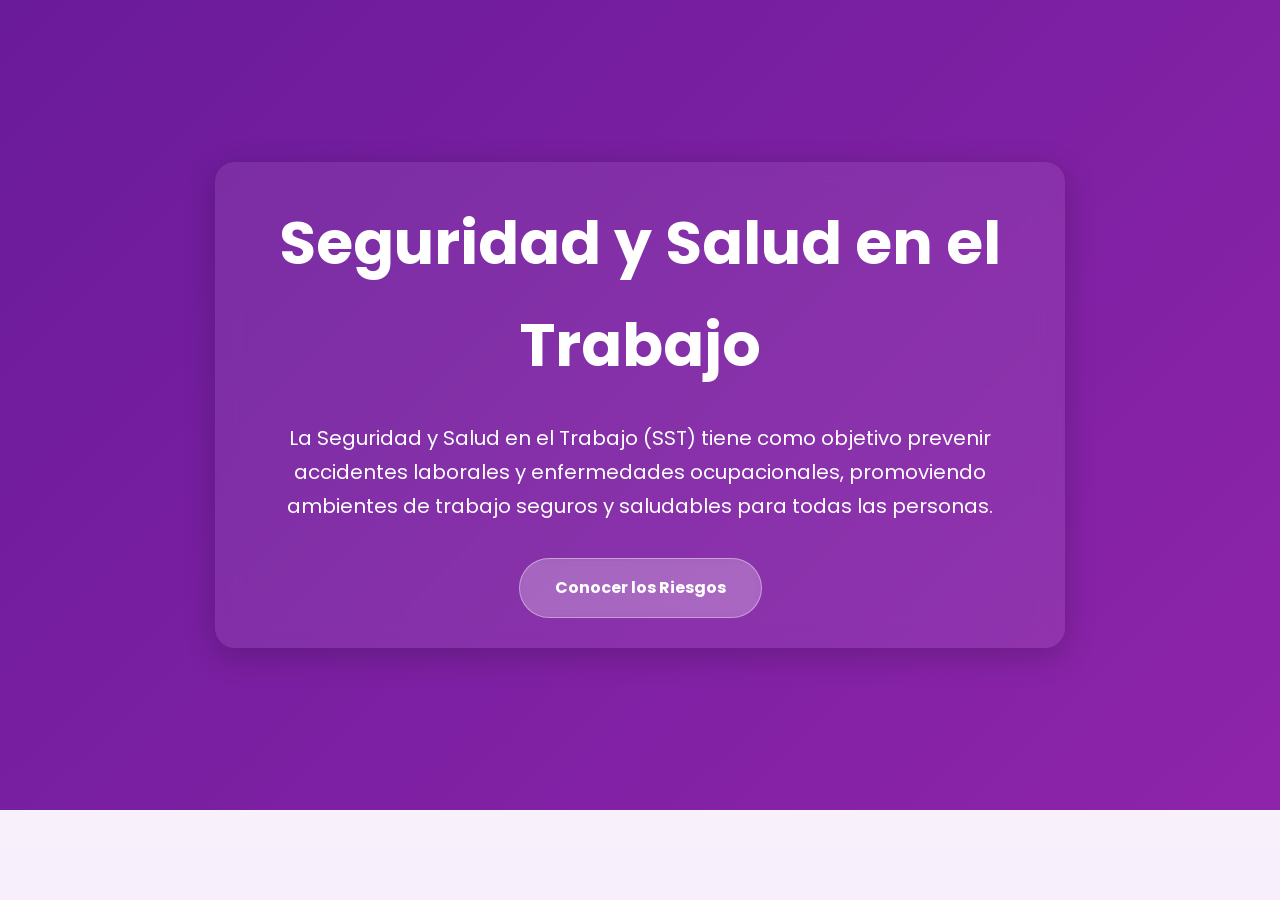
==== index.html @ 0418b440 "cambios" ====
<!DOCTYPE html>
<html lang="es">
<head>
<meta charset="UTF-8">
<meta name="viewport" content="width=device-width, initial-scale=1.0">
<title>Seguridad y Salud en el Trabajo</title>
<link rel="stylesheet" href="style.css">
<link rel="preconnect" href="https://fonts.googleapis.com">
<link href="https://fonts.googleapis.com/css2?family=Poppins:wght@300;400;600;700&display=swap" rel="stylesheet">
</head>
<body>
<section class="hero">
  <div class="hero-texto">
    <h1>Seguridad y Salud en el Trabajo</h1>
    <p>La Seguridad y Salud en el Trabajo (SST) tiene como objetivo prevenir accidentes laborales y enfermedades ocupacionales, promoviendo ambientes de trabajo seguros y saludables para todas las personas.</p>
    <a href="riesgos.html" class="btn">Conocer los Riesgos</a>
  </div>
</section>
</body>
</html>
---- style.css ----
/*====================================
    RESET GENERAL
====================================*/

* {
    margin: 0;
    padding: 0;
    box-sizing: border-box;
    font-family: 'Poppins', sans-serif;
}

html {
    scroll-behavior: smooth;
}

body {
    background: linear-gradient(180deg, #F8F1FC, #F3E5F5, #FFFFFF);
    color: #333;
    line-height: 1.7;
}

/*====================================
            HEADER
====================================*/

header {
    width: 100%;
    background: #6A1B9A;
    color: #fff;
    display: flex;
    justify-content: space-between;
    align-items: center;
    padding: 18px 8%;
    position: sticky;
    top: 0;
    z-index: 1000;
    box-shadow: 0 6px 20px rgba(106, 27, 154, .35);
}

.logo h2 {
    font-size: 32px;
    font-weight: 700;
}

/*====================================
             MENU
====================================*/

nav ul {
    display: flex;
    list-style: none;
    gap: 30px;
}

nav a {
    text-decoration: none;
    color: white;
    font-weight: 600;
    transition: .3s;
}

nav a:hover,
nav .activo {
    color: #E1BEE7;
}

/*====================================
             HERO
====================================*/

.hero {
    height: 90vh;
    display: flex;
    justify-content: center;
    align-items: center;
    text-align: center;
    color: white;
    padding: 40px;
    /* Premium gradient background */
    background: linear-gradient(135deg, #6A1B9A, #8E24AA);
    background-size: cover;
    background-position: center;
}

.hero-texto {
    max-width: 850px;
    background: rgba(255, 255, 255, 0.08);
    padding: 30px 40px;
    border-radius: 20px;
    backdrop-filter: blur(12px);
    box-shadow: 0 8px 32px rgba(0, 0, 0, 0.2);
}

.hero h1 {
    font-size: 60px;
    margin-bottom: 25px;
}

.hero p {
    font-size: 20px;
    margin-bottom: 35px;
}

/*====================================
            BOTONES
====================================*/

.btn {
    display: inline-block;
    background: rgba(255, 255, 255, 0.2);
    color: #fff;
    text-decoration: none;
    padding: 15px 35px;
    border: 1px solid rgba(255, 255, 255, 0.4);
    border-radius: 50px;
    font-weight: bold;
    transition: .3s;
    backdrop-filter: blur(4px);
}

.btn:hover {
    background: rgba(255, 255, 255, 0.3);
    color: #fff;
    transform: translateY(-5px);
    box-shadow: 0 10px 20px rgba(0, 0, 0, 0.3);
}

/*====================================
           SECCIONES
====================================*/

section {
    padding: 80px 8%;
}

section h2 {
    text-align: center;
    color: #6A1B9A;
    margin-bottom: 20px;
    font-size: 38px;
}

section p {
    text-align: center;
    max-width: 950px;
    margin: auto;
}

/*====================================
          TARJETAS
====================================*/

.contenedor {
    display: grid;
    grid-template-columns: repeat(auto-fit, minmax(280px, 1fr));
    gap: 30px;
    margin-top: 50px;
}

.caja {
    background: white;
    border-radius: 20px;
    padding: 30px;
    border-top: 6px solid #9C27B0;
    box-shadow: 0 12px 30px rgba(106, 27, 154, .15);
    transition: .4s;
}

.caja:hover {
    transform: translateY(-10px);
    box-shadow: 0 20px 40px rgba(106, 27, 154, .25);
}

.caja h3 {
    color: #6A1B9A;
    margin-bottom: 15px;
}

/*====================================
           GALERIA
====================================*/

.imagenes {
    display: grid;
    grid-template-columns: repeat(auto-fit, minmax(250px, 1fr));
    gap: 20px;
    margin-top: 45px;
}

.imagenes img {
    width: 100%;
    height: 250px;
    object-fit: cover;
    border-radius: 20px;
    transition: .4s;
    box-shadow: 0 10px 25px rgba(0, 0, 0, .15);
}

.imagenes img:hover {
    transform: scale(1.05);
}

/*====================================
             TABLA
====================================*/

table {
    width: 100%;
    max-width: 750px;
    margin: auto;
    border-collapse: collapse;
    background: white;
    border-radius: 15px;
    overflow: hidden;
    box-shadow: 0 10px 25px rgba(0, 0, 0, .1);
}

th {
    background: #6A1B9A;
    color: white;
    padding: 18px;
}

td {
    padding: 16px;
    text-align: center;
    border-bottom: 1px solid #ddd;
}

/*====================================
        FRASE DESTACADA
====================================*/

.frase {
    background: linear-gradient(135deg, #6A1B9A, #8E24AA);
    color: white;
    text-align: center;
    padding: 80px 20px;
}

.frase h2 {
    color: white;
    font-size: 36px;
    max-width: 900px;
    margin: auto;
}

/*====================================
      TITULO PAGINA RIESGOS
====================================*/

.titulo-pagina {
    background: linear-gradient(135deg, #6A1B9A, #8E24AA);
    color: white;
    text-align: center;
    padding: 90px 20px;
}

.titulo-pagina h1 {
    font-size: 52px;
    margin-bottom: 20px;
}

.titulo-pagina p {
    font-size: 18px;
    max-width: 900px;
    margin: auto;
}

/*====================================
       CONTENEDOR RIESGOS
====================================*/

.contenedor-riesgos {
    width: 90%;
    margin: 60px auto;
    display: grid;
    grid-template-columns: repeat(auto-fit, minmax(340px, 1fr));
    gap: 35px;
}

/*====================================
        TARJETAS RIESGOS
====================================*/

.card {
    background: white;
    border-radius: 20px;
    overflow: hidden;
    box-shadow: 0 12px 30px rgba(106, 27, 154, .18);
    transition: .4s;
    border-bottom: 7px solid #9C27B0;
}

.card:hover {
    transform: translateY(-10px);
    box-shadow: 0 20px 45px rgba(106, 27, 154, .28);
}

.card img {
    width: 100%;
    height: 240px;
    object-fit: cover;
}

.contenido {
    padding: 25px;
}

.contenido h2 {
    color: #6A1B9A;
    margin-bottom: 15px;
    text-align: left;
}

.contenido h3 {
    margin-top: 20px;
    color: #8E24AA;
}

.contenido p {
    text-align: left;
    margin-bottom: 15px;
}

.contenido ul {
    margin-left: 22px;
    margin-top: 10px;
}

.contenido li {
    margin-bottom: 8px;
}

/*====================================
      BOTON VOLVER
====================================*/

.volver {
    text-align: center;
    padding-bottom: 70px;
}

/*====================================
            FOOTER
====================================*/

footer {
    background: #4A148C;
    color: white;
    text-align: center;
    padding: 40px 20px;
}

footer h3 {
    margin-bottom: 15px;
    font-size: 24px;
}

footer p {
    margin: 8px 0;
}

/*====================================
      EFECTO SCROLL SUAVE
====================================*/

.card,
.caja,
.imagenes img,
.btn {
    transition: all .35s ease;
}

/*====================================
          RESPONSIVE TABLET
====================================*/

@media(max-width:900px) {

    header {
        flex-direction: column;
        gap: 20px;
    }

    .hero {
        height: auto;
        padding: 90px 25px;
    }

    .hero h1 {
        font-size: 42px;
    }

    .hero p {
        font-size: 18px;
    }

    .titulo-pagina h1 {
        font-size: 42px;
    }

    section h2 {
        font-size: 32px;
    }

}

/*====================================
         RESPONSIVE MOVIL
====================================*/

@media(max-width:600px) {

    header {
        padding: 15px;
    }

    nav ul {
        flex-direction: column;
        gap: 15px;
        text-align: center;
    }

    .hero {
        padding: 70px 20px;
    }

    .hero h1 {
        font-size: 32px;
    }

    .hero p {
        font-size: 16px;
    }

    .btn {
        width: 100%;
        text-align: center;
    }

    .contenedor {
        grid-template-columns: 1fr;
    }

    .contenedor-riesgos {
        width: 95%;
        grid-template-columns: 1fr;
    }

    .imagenes {
        grid-template-columns: 1fr;
    }

    .imagenes img {
        height: 220px;
    }

    table {
        font-size: 14px;
    }

    .titulo-pagina h1 {
        font-size: 34px;
    }

    .frase h2 {
        font-size: 28px;
    }

}
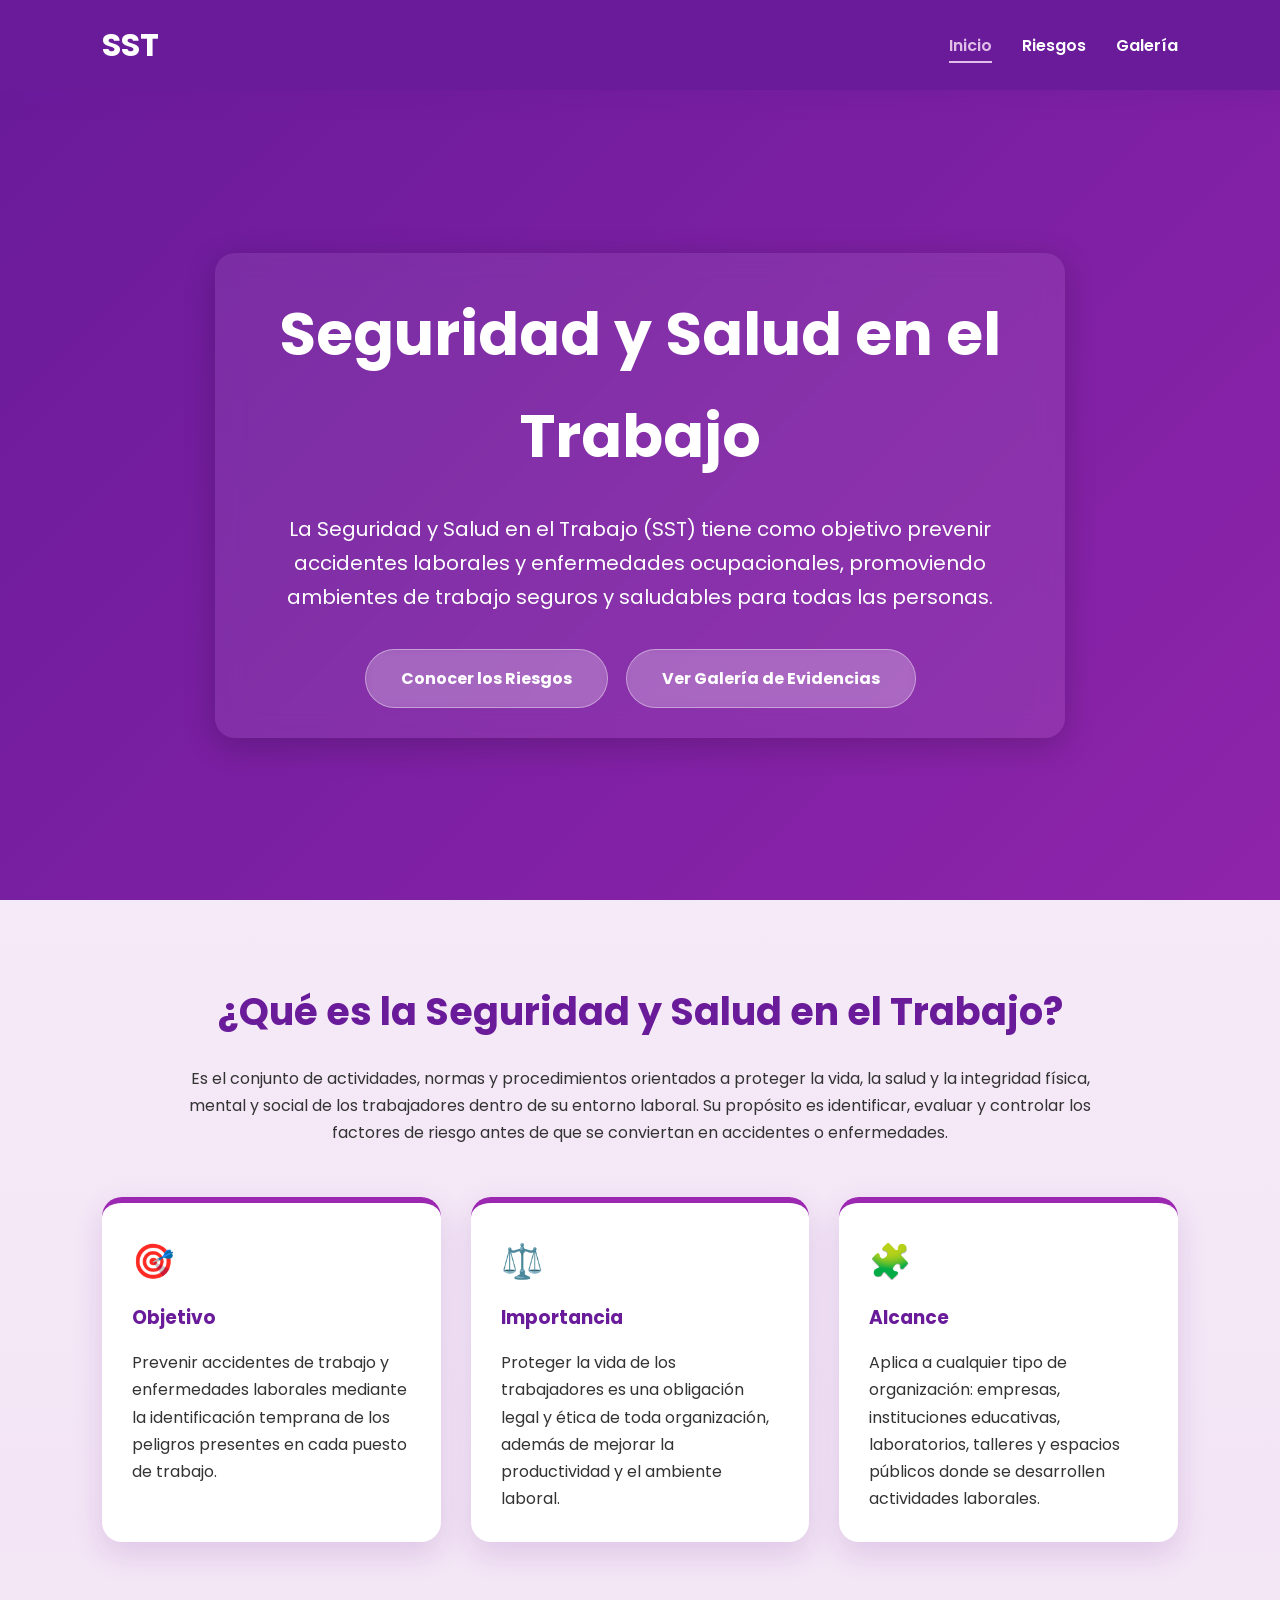
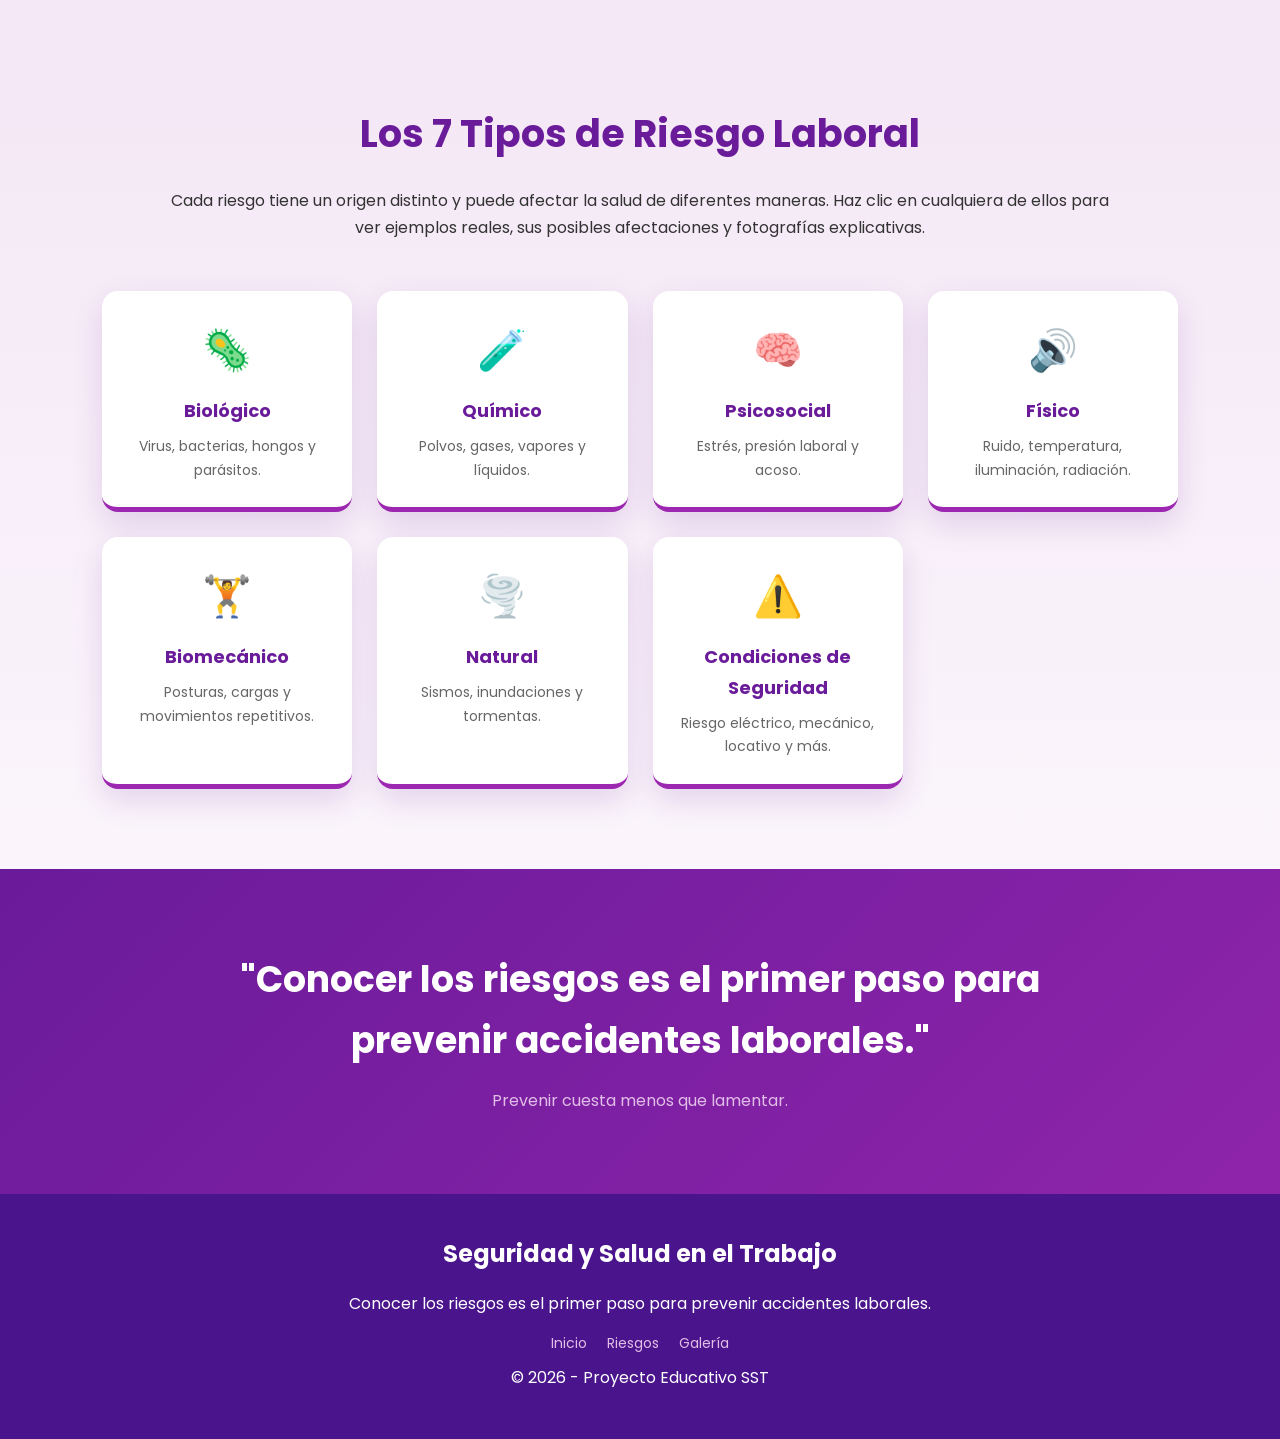
==== commit 81c86301: "papoi" ====
--- a/index.html
+++ b/index.html
@@ -1,20 +1,156 @@
 <!DOCTYPE html>
 <html lang="es">
+
 <head>
-<meta charset="UTF-8">
-<meta name="viewport" content="width=device-width, initial-scale=1.0">
-<title>Seguridad y Salud en el Trabajo</title>
-<link rel="stylesheet" href="style.css">
-<link rel="preconnect" href="https://fonts.googleapis.com">
-<link href="https://fonts.googleapis.com/css2?family=Poppins:wght@300;400;600;700&display=swap" rel="stylesheet">
+  <meta charset="UTF-8">
+  <meta name="viewport" content="width=device-width, initial-scale=1.0">
+  <meta name="description"
+    content="Sitio educativo sobre Seguridad y Salud en el Trabajo (SST): qué es, por qué importa y cuáles son los principales riesgos laborales.">
+  <title>Seguridad y Salud en el Trabajo | Inicio</title>
+
+  <link rel="stylesheet" href="style.css">
+
+  <link rel="preconnect" href="https://fonts.googleapis.com">
+  <link href="https://fonts.googleapis.com/css2?family=Poppins:wght@300;400;600;700&display=swap" rel="stylesheet">
 </head>
+
 <body>
-<section class="hero">
-  <div class="hero-texto">
-    <h1>Seguridad y Salud en el Trabajo</h1>
-    <p>La Seguridad y Salud en el Trabajo (SST) tiene como objetivo prevenir accidentes laborales y enfermedades ocupacionales, promoviendo ambientes de trabajo seguros y saludables para todas las personas.</p>
-    <a href="riesgos.html" class="btn">Conocer los Riesgos</a>
-  </div>
-</section>
+
+  <!-- ===================== HEADER ===================== -->
+  <header>
+    <div class="logo">
+      <h2>SST</h2>
+    </div>
+    <nav>
+      <ul>
+        <li><a href="index.html" class="activo">Inicio</a></li>
+        <li><a href="riesgos.html">Riesgos</a></li>
+        <li><a href="riesgos.html#galeria">Galería</a></li>
+      </ul>
+    </nav>
+  </header>
+
+  <!-- ===================== HERO ===================== -->
+  <section class="hero">
+    <div class="hero-texto">
+      <h1>Seguridad y Salud en el Trabajo</h1>
+      <p>
+        La Seguridad y Salud en el Trabajo (SST) tiene como objetivo prevenir accidentes laborales y
+        enfermedades ocupacionales, promoviendo ambientes de trabajo seguros y saludables para todas
+        las personas.
+      </p>
+      <div class="hero-botones">
+        <a href="riesgos.html" class="btn">Conocer los Riesgos</a>
+        <a href="riesgos.html#galeria" class="btn">Ver Galería de Evidencias</a>
+      </div>
+    </div>
+  </section>
+
+  <!-- ===================== ¿QUÉ ES LA SST? ===================== -->
+  <section id="que-es">
+    <h2>¿Qué es la Seguridad y Salud en el Trabajo?</h2>
+    <p class="intro">
+      Es el conjunto de actividades, normas y procedimientos orientados a proteger la vida, la salud y la
+      integridad física, mental y social de los trabajadores dentro de su entorno laboral. Su propósito
+      es identificar, evaluar y controlar los factores de riesgo antes de que se conviertan en accidentes
+      o enfermedades.
+    </p>
+
+    <div class="contenedor">
+      <div class="caja">
+        <div class="icono">🎯</div>
+        <h3>Objetivo</h3>
+        <p>
+          Prevenir accidentes de trabajo y enfermedades laborales mediante la identificación temprana
+          de los peligros presentes en cada puesto de trabajo.
+        </p>
+      </div>
+
+      <div class="caja">
+        <div class="icono">⚖️</div>
+        <h3>Importancia</h3>
+        <p>
+          Proteger la vida de los trabajadores es una obligación legal y ética de toda organización,
+          además de mejorar la productividad y el ambiente laboral.
+        </p>
+      </div>
+
+      <div class="caja">
+        <div class="icono">🧩</div>
+        <h3>Alcance</h3>
+        <p>
+          Aplica a cualquier tipo de organización: empresas, instituciones educativas, laboratorios,
+          talleres y espacios públicos donde se desarrollen actividades laborales.
+        </p>
+      </div>
+    </div>
+  </section>
+
+  <!-- ===================== RESUMEN DE RIESGOS ===================== -->
+  <section id="riesgos">
+    <h2>Los 7 Tipos de Riesgo Laboral</h2>
+    <p class="intro">
+      Cada riesgo tiene un origen distinto y puede afectar la salud de diferentes maneras. Haz clic en
+      cualquiera de ellos para ver ejemplos reales, sus posibles afectaciones y fotografías explicativas.
+    </p>
+
+    <div class="riesgos-resumen">
+      <a href="riesgos.html#biologico" class="riesgo-mini">
+        <div class="icono">🦠</div>
+        <h3>Biológico</h3>
+        <p>Virus, bacterias, hongos y parásitos.</p>
+      </a>
+      <a href="riesgos.html#quimico" class="riesgo-mini">
+        <div class="icono">🧪</div>
+        <h3>Químico</h3>
+        <p>Polvos, gases, vapores y líquidos.</p>
+      </a>
+      <a href="riesgos.html#psicosocial" class="riesgo-mini">
+        <div class="icono">🧠</div>
+        <h3>Psicosocial</h3>
+        <p>Estrés, presión laboral y acoso.</p>
+      </a>
+      <a href="riesgos.html#fisico" class="riesgo-mini">
+        <div class="icono">🔊</div>
+        <h3>Físico</h3>
+        <p>Ruido, temperatura, iluminación, radiación.</p>
+      </a>
+      <a href="riesgos.html#biomecanico" class="riesgo-mini">
+        <div class="icono">🏋️</div>
+        <h3>Biomecánico</h3>
+        <p>Posturas, cargas y movimientos repetitivos.</p>
+      </a>
+      <a href="riesgos.html#natural" class="riesgo-mini">
+        <div class="icono">🌪️</div>
+        <h3>Natural</h3>
+        <p>Sismos, inundaciones y tormentas.</p>
+      </a>
+      <a href="riesgos.html#condiciones-seguridad" class="riesgo-mini">
+        <div class="icono">⚠️</div>
+        <h3>Condiciones de Seguridad</h3>
+        <p>Riesgo eléctrico, mecánico, locativo y más.</p>
+      </a>
+    </div>
+  </section>
+
+  <!-- ===================== FRASE DESTACADA ===================== -->
+  <section class="frase">
+    <h2>"Conocer los riesgos es el primer paso para prevenir accidentes laborales."</h2>
+    <p>Prevenir cuesta menos que lamentar.</p>
+  </section>
+
+  <!-- ===================== FOOTER ===================== -->
+  <footer>
+    <h3>Seguridad y Salud en el Trabajo</h3>
+    <p>Conocer los riesgos es el primer paso para prevenir accidentes laborales.</p>
+    <div class="footer-links">
+      <a href="index.html">Inicio</a>
+      <a href="riesgos.html">Riesgos</a>
+      <a href="riesgos.html#galeria">Galería</a>
+    </div>
+    <p>© 2026 - Proyecto Educativo SST</p>
+  </footer>
+
 </body>
+
 </html>
--- a/style.css
+++ b/style.css
@@ -1,6 +1,43 @@
-/*====================================
-    RESET GENERAL
-====================================*/
+/*=====================================================
+  SEGURIDAD Y SALUD EN EL TRABAJO (SST)
+  Hoja de estilos general del sitio
+  -----------------------------------------------------
+  Índice:
+  1. Variables y reset
+  2. Header y menú
+  3. Hero (portada)
+  4. Botones
+  5. Secciones generales / tarjetas informativas
+  6. Frase destacada
+  7. Título de página interior
+  8. Tarjetas de riesgos (riesgos.html)
+  9. Galería de evidencias (galeria.html)
+  10. Lightbox (visor de imágenes)
+  11. Footer
+  12. Responsive
+=====================================================*/
+
+/*=====================================================
+  1. VARIABLES Y RESET
+  (mismos colores originales del proyecto, ahora
+  centralizados en variables para que sea más fácil
+  reutilizarlos y mantenerlos)
+=====================================================*/
+:root {
+    --morado-oscuro: #4A148C;
+    --morado-principal: #6A1B9A;
+    --morado-medio: #8E24AA;
+    --morado-claro: #9C27B0;
+    --lila-suave: #E1BEE7;
+    --fondo-lila-1: #F8F1FC;
+    --fondo-lila-2: #F3E5F5;
+    --blanco: #FFFFFF;
+    --texto: #333333;
+
+    --sombra-suave: 0 12px 30px rgba(106, 27, 154, .15);
+    --sombra-fuerte: 0 20px 40px rgba(106, 27, 154, .25);
+    --radio: 20px;
+}
 
 * {
     margin: 0;
@@ -14,18 +51,22 @@
 }
 
 body {
-    background: linear-gradient(180deg, #F8F1FC, #F3E5F5, #FFFFFF);
-    color: #333;
+    background: linear-gradient(180deg, var(--fondo-lila-1), var(--fondo-lila-2), var(--blanco));
+    color: var(--texto);
     line-height: 1.7;
 }
 
-/*====================================
-            HEADER
-====================================*/
-
+img {
+    display: block;
+    max-width: 100%;
+}
+
+/*=====================================================
+  2. HEADER Y MENÚ
+=====================================================*/
 header {
     width: 100%;
-    background: #6A1B9A;
+    background: var(--morado-principal);
     color: #fff;
     display: flex;
     justify-content: space-between;
@@ -42,10 +83,6 @@
     font-weight: 700;
 }
 
-/*====================================
-             MENU
-====================================*/
-
 nav ul {
     display: flex;
     list-style: none;
@@ -57,27 +94,28 @@
     color: white;
     font-weight: 600;
     transition: .3s;
+    padding-bottom: 4px;
+    border-bottom: 2px solid transparent;
 }
 
 nav a:hover,
 nav .activo {
-    color: #E1BEE7;
-}
-
-/*====================================
-             HERO
-====================================*/
-
+    color: var(--lila-suave);
+    border-bottom-color: var(--lila-suave);
+}
+
+/*=====================================================
+  3. HERO (PORTADA)
+=====================================================*/
 .hero {
-    height: 90vh;
+    min-height: 90vh;
     display: flex;
     justify-content: center;
     align-items: center;
     text-align: center;
     color: white;
-    padding: 40px;
-    /* Premium gradient background */
-    background: linear-gradient(135deg, #6A1B9A, #8E24AA);
+    padding: 60px 40px;
+    background: linear-gradient(135deg, var(--morado-principal), var(--morado-medio));
     background-size: cover;
     background-position: center;
 }
@@ -86,7 +124,7 @@
     max-width: 850px;
     background: rgba(255, 255, 255, 0.08);
     padding: 30px 40px;
-    border-radius: 20px;
+    border-radius: var(--radio);
     backdrop-filter: blur(12px);
     box-shadow: 0 8px 32px rgba(0, 0, 0, 0.2);
 }
@@ -101,10 +139,16 @@
     margin-bottom: 35px;
 }
 
-/*====================================
-            BOTONES
-====================================*/
-
+.hero-botones {
+    display: flex;
+    gap: 18px;
+    justify-content: center;
+    flex-wrap: wrap;
+}
+
+/*=====================================================
+  4. BOTONES
+=====================================================*/
 .btn {
     display: inline-block;
     background: rgba(255, 255, 255, 0.2);
@@ -125,30 +169,36 @@
     box-shadow: 0 10px 20px rgba(0, 0, 0, 0.3);
 }
 
-/*====================================
-           SECCIONES
-====================================*/
-
+.btn-secundario {
+    background: transparent;
+    border: 1px solid var(--morado-principal);
+    color: var(--morado-principal);
+}
+
+.btn-secundario:hover {
+    background: var(--morado-principal);
+    color: #fff;
+}
+
+/*=====================================================
+  5. SECCIONES GENERALES / TARJETAS INFORMATIVAS
+=====================================================*/
 section {
     padding: 80px 8%;
 }
 
 section h2 {
     text-align: center;
-    color: #6A1B9A;
+    color: var(--morado-principal);
     margin-bottom: 20px;
     font-size: 38px;
 }
 
-section p {
+section p.intro {
     text-align: center;
     max-width: 950px;
-    margin: auto;
-}
-
-/*====================================
-          TARJETAS
-====================================*/
+    margin: 0 auto 10px auto;
+}
 
 .contenedor {
     display: grid;
@@ -159,80 +209,75 @@
 
 .caja {
     background: white;
-    border-radius: 20px;
+    border-radius: var(--radio);
     padding: 30px;
-    border-top: 6px solid #9C27B0;
-    box-shadow: 0 12px 30px rgba(106, 27, 154, .15);
+    border-top: 6px solid var(--morado-claro);
+    box-shadow: var(--sombra-suave);
     transition: .4s;
 }
 
 .caja:hover {
     transform: translateY(-10px);
-    box-shadow: 0 20px 40px rgba(106, 27, 154, .25);
+    box-shadow: var(--sombra-fuerte);
+}
+
+.caja .icono {
+    font-size: 34px;
+    margin-bottom: 12px;
 }
 
 .caja h3 {
-    color: #6A1B9A;
+    color: var(--morado-principal);
     margin-bottom: 15px;
 }
 
-/*====================================
-           GALERIA
-====================================*/
-
-.imagenes {
+/* Mini-tarjetas que resumen los 7 riesgos en el index y enlazan a riesgos.html */
+.riesgos-resumen {
     display: grid;
-    grid-template-columns: repeat(auto-fit, minmax(250px, 1fr));
-    gap: 20px;
-    margin-top: 45px;
-}
-
-.imagenes img {
-    width: 100%;
-    height: 250px;
-    object-fit: cover;
-    border-radius: 20px;
-    transition: .4s;
-    box-shadow: 0 10px 25px rgba(0, 0, 0, .15);
-}
-
-.imagenes img:hover {
-    transform: scale(1.05);
-}
-
-/*====================================
-             TABLA
-====================================*/
-
-table {
-    width: 100%;
-    max-width: 750px;
-    margin: auto;
-    border-collapse: collapse;
+    grid-template-columns: repeat(auto-fit, minmax(220px, 1fr));
+    gap: 25px;
+    margin-top: 50px;
+}
+
+.riesgo-mini {
     background: white;
-    border-radius: 15px;
-    overflow: hidden;
-    box-shadow: 0 10px 25px rgba(0, 0, 0, .1);
-}
-
-th {
-    background: #6A1B9A;
-    color: white;
-    padding: 18px;
-}
-
-td {
-    padding: 16px;
-    text-align: center;
-    border-bottom: 1px solid #ddd;
-}
-
-/*====================================
-        FRASE DESTACADA
-====================================*/
-
+    border-radius: 16px;
+    padding: 25px 20px;
+    text-align: center;
+    text-decoration: none;
+    color: var(--texto);
+    box-shadow: var(--sombra-suave);
+    border-bottom: 5px solid var(--morado-claro);
+    transition: .35s;
+    display: block;
+}
+
+.riesgo-mini:hover {
+    transform: translateY(-8px);
+    box-shadow: var(--sombra-fuerte);
+}
+
+.riesgo-mini .icono {
+    font-size: 40px;
+    margin-bottom: 12px;
+}
+
+.riesgo-mini h3 {
+    color: var(--morado-principal);
+    font-size: 18px;
+    margin-bottom: 8px;
+}
+
+.riesgo-mini p {
+    font-size: 14px;
+    color: #666;
+}
+
+/*=====================================================
+  6. FRASE DESTACADA
+=====================================================*/
 .frase {
-    background: linear-gradient(135deg, #6A1B9A, #8E24AA);
+    background: linear-gradient(135deg, var(--morado-principal), var(--morado-medio));
     color: white;
     text-align: center;
     padding: 80px 20px;
@@ -245,12 +290,17 @@
     margin: auto;
 }
 
-/*====================================
-      TITULO PAGINA RIESGOS
-====================================*/
-
+.frase p {
+    color: var(--lila-suave);
+    margin-top: 15px;
+    font-size: 16px;
+}
+
+/*=====================================================
+  7. TÍTULO DE PÁGINA INTERIOR (riesgos.html / galeria.html)
+=====================================================*/
 .titulo-pagina {
-    background: linear-gradient(135deg, #6A1B9A, #8E24AA);
+    background: linear-gradient(135deg, var(--morado-principal), var(--morado-medio));
     color: white;
     text-align: center;
     padding: 90px 20px;
@@ -267,10 +317,9 @@
     margin: auto;
 }
 
-/*====================================
-       CONTENEDOR RIESGOS
-====================================*/
-
+/*=====================================================
+  8. TARJETAS DE RIESGOS (riesgos.html)
+=====================================================*/
 .contenedor-riesgos {
     width: 90%;
     margin: 60px auto;
@@ -279,17 +328,15 @@
     gap: 35px;
 }
 
-/*====================================
-        TARJETAS RIESGOS
-====================================*/
-
 .card {
     background: white;
-    border-radius: 20px;
+    border-radius: var(--radio);
     overflow: hidden;
-    box-shadow: 0 12px 30px rgba(106, 27, 154, .18);
+    box-shadow: var(--sombra-suave);
     transition: .4s;
-    border-bottom: 7px solid #9C27B0;
+    border-bottom: 7px solid var(--morado-claro);
+    scroll-margin-top: 110px;
+    /* para que el ancla no quede tapada por el header */
 }
 
 .card:hover {
@@ -297,10 +344,46 @@
     box-shadow: 0 20px 45px rgba(106, 27, 154, .28);
 }
 
-.card img {
+/* Contenedor de la imagen: más alto que antes y con un
+   overlay de "lupa" para invitar a ampliarla */
+.card .imagen-wrap {
+    position: relative;
     width: 100%;
-    height: 240px;
+    height: 320px;
+    overflow: hidden;
+    cursor: zoom-in;
+    background: #eee;
+}
+
+.card .imagen-wrap img {
+    width: 100%;
+    height: 100%;
     object-fit: cover;
+    object-position: center;
+    transition: transform .5s ease;
+}
+
+.card:hover .imagen-wrap img {
+    transform: scale(1.06);
+}
+
+.imagen-wrap .lupa {
+    position: absolute;
+    inset: 0;
+    display: flex;
+    align-items: center;
+    justify-content: center;
+    background: rgba(74, 20, 140, 0.45);
+    color: #fff;
+    font-weight: 600;
+    font-size: 15px;
+    opacity: 0;
+    transition: opacity .3s ease;
+    letter-spacing: .5px;
+}
+
+.imagen-wrap:hover .lupa {
+    opacity: 1;
 }
 
 .contenido {
@@ -308,14 +391,14 @@
 }
 
 .contenido h2 {
-    color: #6A1B9A;
+    color: var(--morado-principal);
     margin-bottom: 15px;
     text-align: left;
 }
 
 .contenido h3 {
     margin-top: 20px;
-    color: #8E24AA;
+    color: var(--morado-medio);
 }
 
 .contenido p {
@@ -332,21 +415,201 @@
     margin-bottom: 8px;
 }
 
-/*====================================
-      BOTON VOLVER
-====================================*/
-
 .volver {
     text-align: center;
     padding-bottom: 70px;
-}
-
-/*====================================
-            FOOTER
-====================================*/
-
+    display: flex;
+    justify-content: center;
+    gap: 15px;
+    flex-wrap: wrap;
+}
+
+/*=====================================================
+  9. GALERÍA DE EVIDENCIAS (galeria.html)
+=====================================================*/
+.galeria-intro {
+    text-align: center;
+    max-width: 850px;
+    margin: 0 auto 40px auto;
+    padding: 0 8%;
+}
+
+/* Botones de filtro por categoría */
+.filtros {
+    display: flex;
+    flex-wrap: wrap;
+    justify-content: center;
+    gap: 20px;
+    padding: 0 8% 25px 8%;
+}
+
+.filtro-btn {
+    background: white;
+    border: 2px solid var(--morado-claro);
+    color: var(--morado-principal);
+    padding: 12px 25px;
+    margin: 5px;
+    border-radius: 50px;
+    font-weight: 600;
+    font-size: 14px;
+    cursor: pointer;
+    transition: .25s;
+}
+
+.filtro-btn:hover {
+    background: var(--fondo-lila-2);
+}
+
+.filtro-btn.activo {
+    background: var(--morado-principal);
+    color: #fff;
+    border-color: var(--morado-principal);
+}
+
+.imagenes {
+    display: grid;
+    grid-template-columns: repeat(auto-fit, minmax(260px, 1fr));
+    gap: 25px;
+    margin-top: 45px;
+    padding: 0 8%;
+}
+
+.imagenes figure {
+    background: white;
+    border-radius: var(--radio);
+    overflow: hidden;
+    box-shadow: 0 10px 25px rgba(0, 0, 0, .12);
+    transition: .35s;
+}
+
+.imagenes figure:hover {
+    transform: translateY(-8px);
+    box-shadow: var(--sombra-fuerte);
+}
+
+.imagenes .foto-wrap {
+    position: relative;
+    width: 100%;
+    height: 260px;
+    overflow: hidden;
+    cursor: zoom-in;
+    background: #eee;
+}
+
+.imagenes .foto-wrap img {
+    width: 100%;
+    height: 100%;
+    object-fit: cover;
+    transition: transform .5s ease;
+}
+
+.imagenes figure:hover .foto-wrap img {
+    transform: scale(1.08);
+}
+
+.imagenes .foto-wrap .lupa {
+    position: absolute;
+    inset: 0;
+    display: flex;
+    align-items: center;
+    justify-content: center;
+    background: rgba(74, 20, 140, 0.45);
+    color: #fff;
+    font-weight: 600;
+    opacity: 0;
+    transition: opacity .3s ease;
+}
+
+.imagenes .foto-wrap:hover .lupa {
+    opacity: 1;
+}
+
+.imagenes figcaption {
+    padding: 14px 16px;
+}
+
+.etiqueta {
+    display: inline-block;
+    background: var(--fondo-lila-2);
+    color: var(--morado-principal);
+    font-size: 11px;
+    font-weight: 700;
+    text-transform: uppercase;
+    letter-spacing: .5px;
+    padding: 4px 10px;
+    border-radius: 50px;
+    margin-bottom: 8px;
+}
+
+.imagenes figcaption p {
+    font-size: 14px;
+    color: #555;
+}
+
+/*=====================================================
+  10. LIGHTBOX (visor de imágenes ampliado)
+=====================================================*/
+.lightbox {
+    position: fixed;
+    inset: 0;
+    background: rgba(20, 4, 41, 0.9);
+    display: none;
+    align-items: center;
+    justify-content: center;
+    z-index: 3000;
+    padding: 30px;
+}
+
+.lightbox.abierto {
+    display: flex;
+}
+
+.lightbox-contenido {
+    max-width: 1000px;
+    width: 100%;
+    text-align: center;
+}
+
+.lightbox-contenido img {
+    max-width: 100%;
+    max-height: 78vh;
+    margin: 0 auto;
+    border-radius: 12px;
+    object-fit: contain;
+    box-shadow: 0 20px 60px rgba(0, 0, 0, .5);
+}
+
+.lightbox-caption {
+    color: #fff;
+    margin-top: 18px;
+    font-size: 15px;
+    max-width: 700px;
+    margin-left: auto;
+    margin-right: auto;
+}
+
+.lightbox-cerrar {
+    position: absolute;
+    top: 25px;
+    right: 35px;
+    color: #fff;
+    font-size: 40px;
+    line-height: 1;
+    background: none;
+    border: none;
+    cursor: pointer;
+    font-weight: 300;
+}
+
+.lightbox-cerrar:hover {
+    color: var(--lila-suave);
+}
+
+/*=====================================================
+  11. FOOTER
+=====================================================*/
 footer {
-    background: #4A148C;
+    background: var(--morado-oscuro);
     color: white;
     text-align: center;
     padding: 40px 20px;
@@ -361,21 +624,38 @@
     margin: 8px 0;
 }
 
-/*====================================
-      EFECTO SCROLL SUAVE
-====================================*/
-
+footer .footer-links {
+    margin-top: 15px;
+    display: flex;
+    gap: 20px;
+    justify-content: center;
+    flex-wrap: wrap;
+}
+
+footer .footer-links a {
+    color: var(--lila-suave);
+    text-decoration: none;
+    font-size: 14px;
+}
+
+footer .footer-links a:hover {
+    text-decoration: underline;
+}
+
+/*=====================================================
+  TRANSICIONES GENERALES
+=====================================================*/
 .card,
 .caja,
-.imagenes img,
+.riesgo-mini,
+.imagenes figure,
 .btn {
     transition: all .35s ease;
 }
 
-/*====================================
-          RESPONSIVE TABLET
-====================================*/
-
+/*=====================================================
+  12. RESPONSIVE
+=====================================================*/
 @media(max-width:900px) {
 
     header {
@@ -404,11 +684,10 @@
         font-size: 32px;
     }
 
-}
-
-/*====================================
-         RESPONSIVE MOVIL
-====================================*/
+    .card .imagen-wrap {
+        height: 280px;
+    }
+}
 
 @media(max-width:600px) {
 
@@ -450,10 +729,15 @@
 
     .imagenes {
         grid-template-columns: 1fr;
-    }
-
-    .imagenes img {
+        padding: 0 6%;
+    }
+
+    .imagenes .foto-wrap {
         height: 220px;
+    }
+
+    .card .imagen-wrap {
+        height: 240px;
     }
 
     table {
@@ -468,4 +752,9 @@
         font-size: 28px;
     }
 
-}+    .lightbox-cerrar {
+        top: 12px;
+        right: 18px;
+        font-size: 34px;
+    }
+}
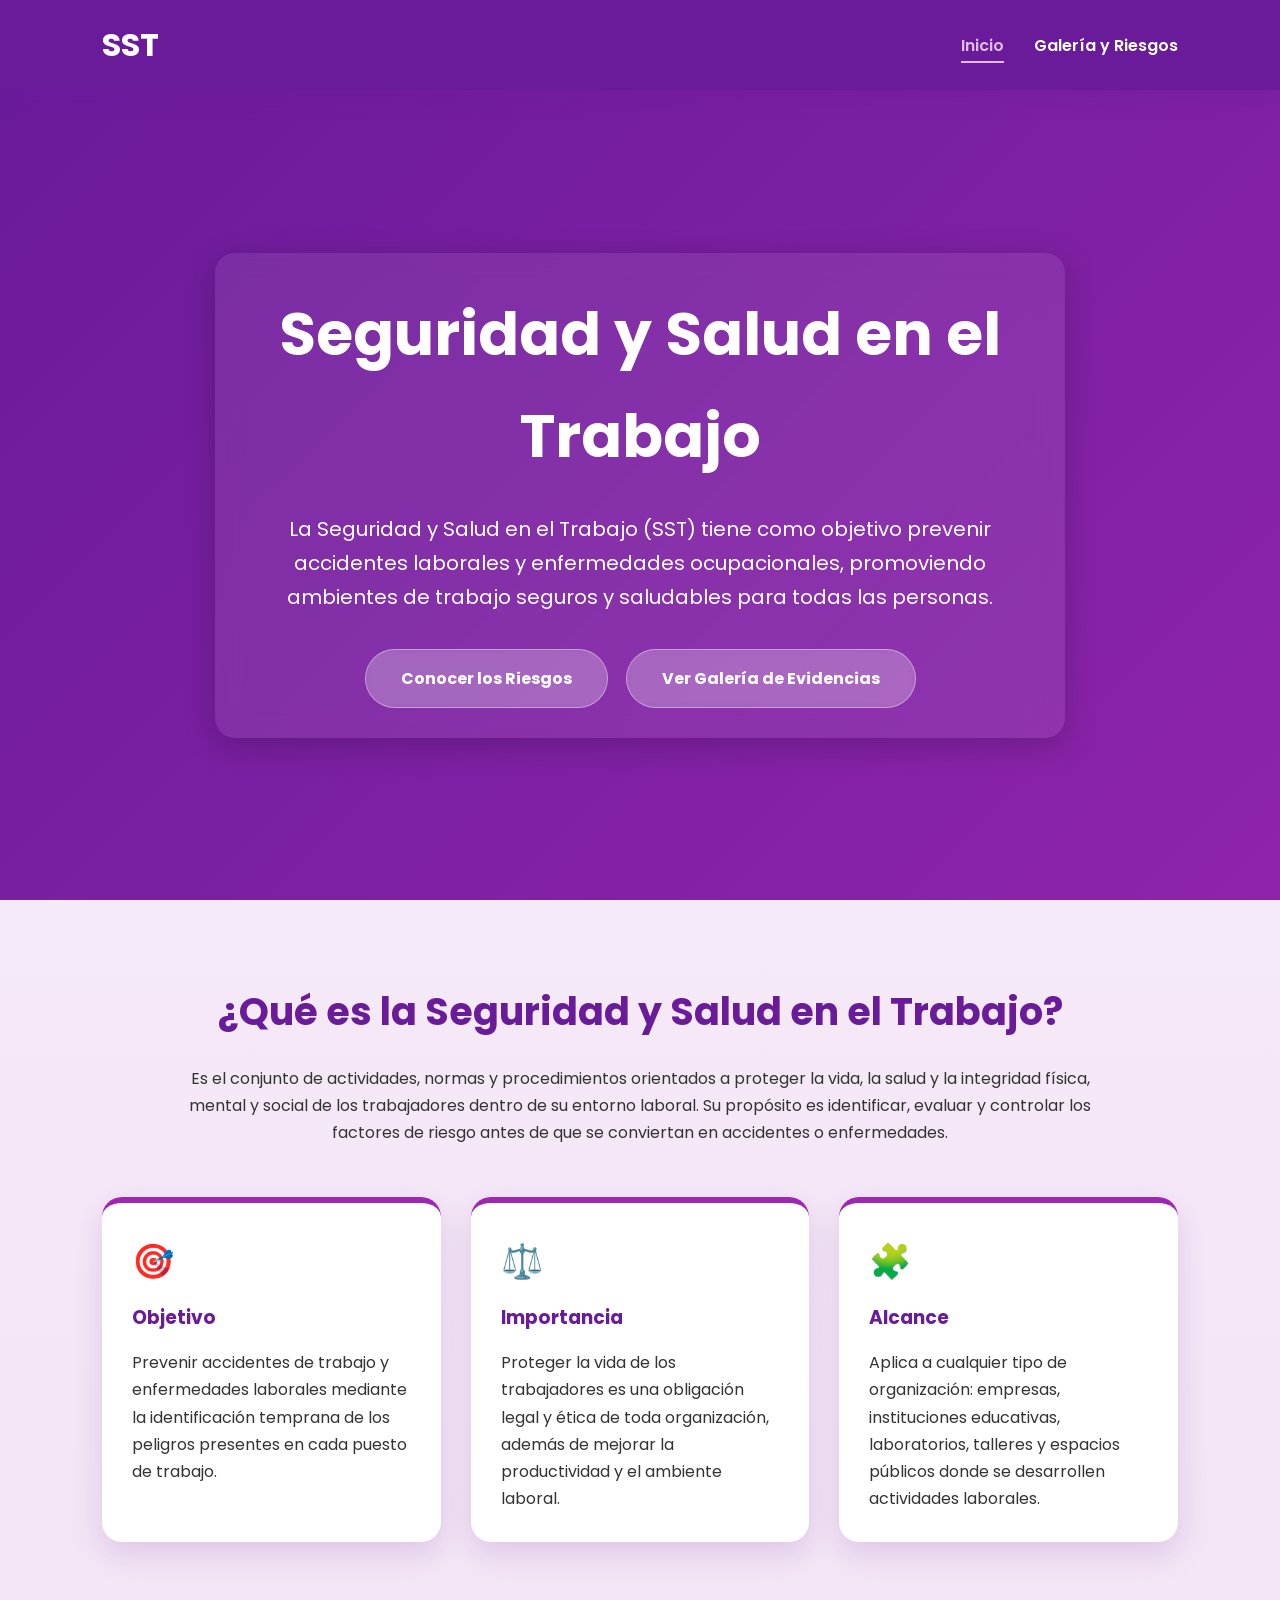
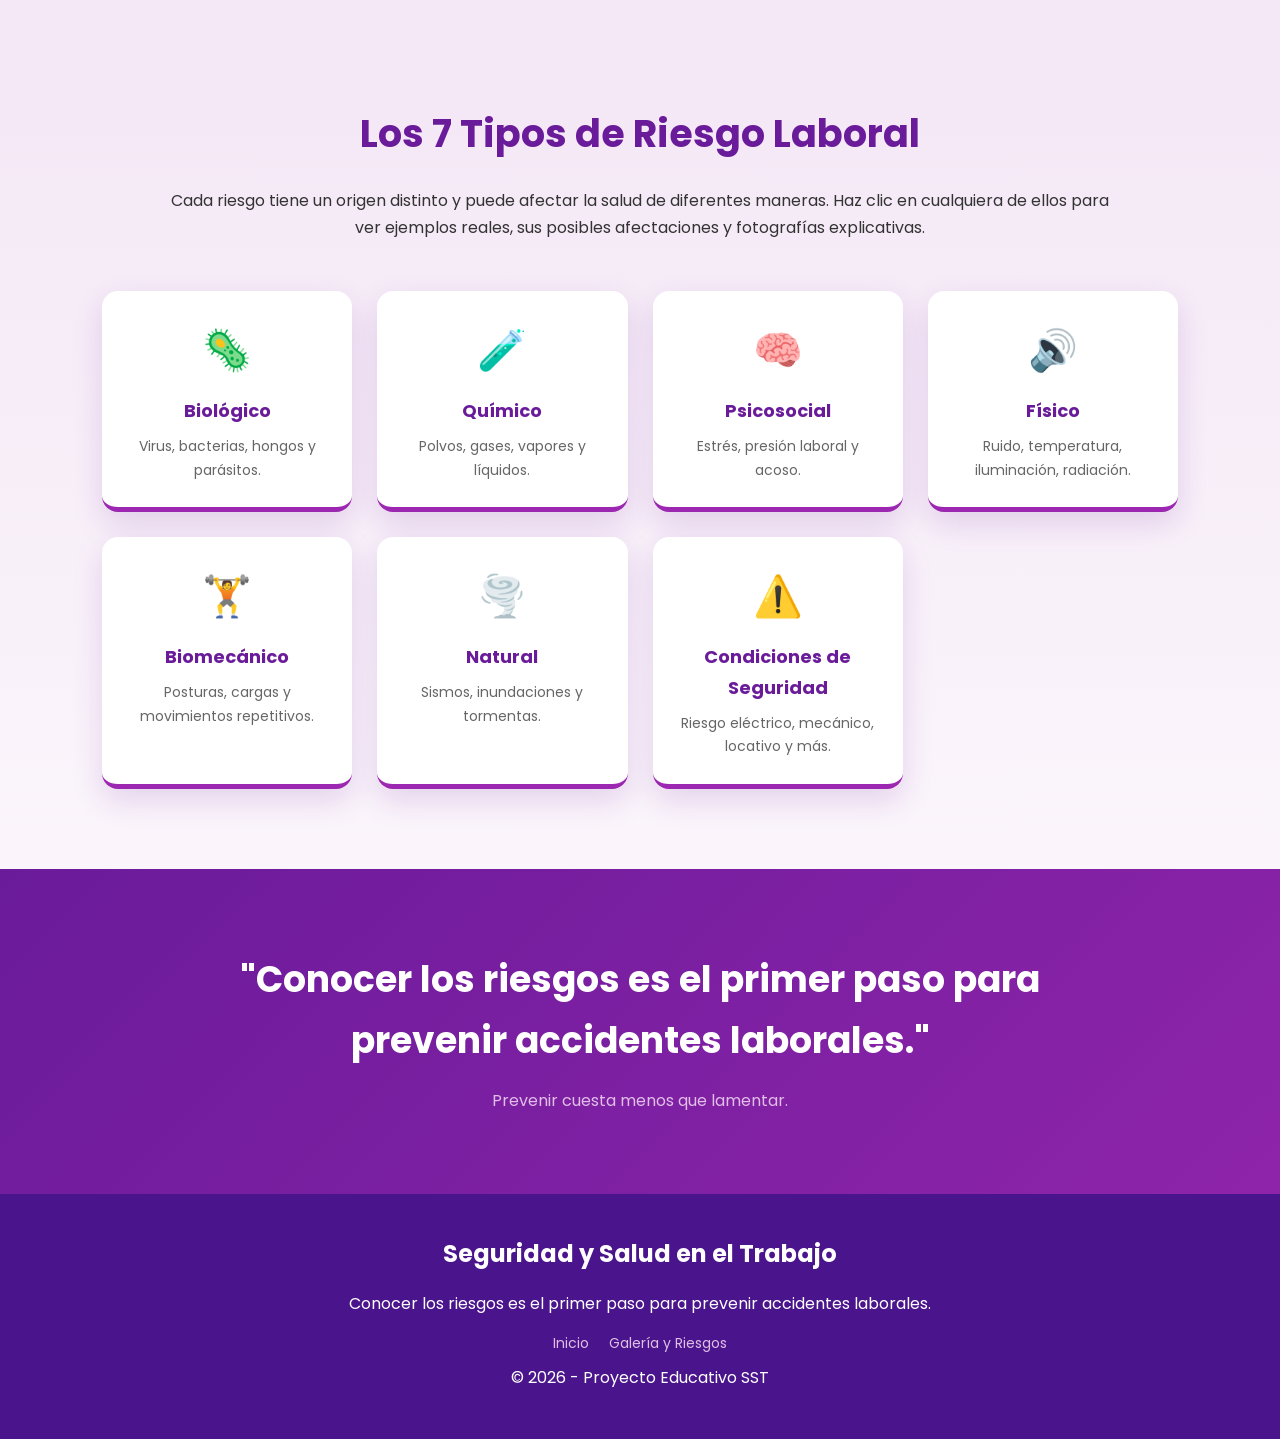
==== commit b08f5da1: "papoi" ====
--- a/index.html
+++ b/index.html
@@ -24,8 +24,7 @@
     <nav>
       <ul>
         <li><a href="index.html" class="activo">Inicio</a></li>
-        <li><a href="riesgos.html">Riesgos</a></li>
-        <li><a href="riesgos.html#galeria">Galería</a></li>
+        <li><a href="riesgos.html">Galería y Riesgos</a></li>
       </ul>
     </nav>
   </header>
@@ -145,8 +144,7 @@
     <p>Conocer los riesgos es el primer paso para prevenir accidentes laborales.</p>
     <div class="footer-links">
       <a href="index.html">Inicio</a>
-      <a href="riesgos.html">Riesgos</a>
-      <a href="riesgos.html#galeria">Galería</a>
+      <a href="riesgos.html">Galería y Riesgos</a>
     </div>
     <p>© 2026 - Proyecto Educativo SST</p>
   </footer>
